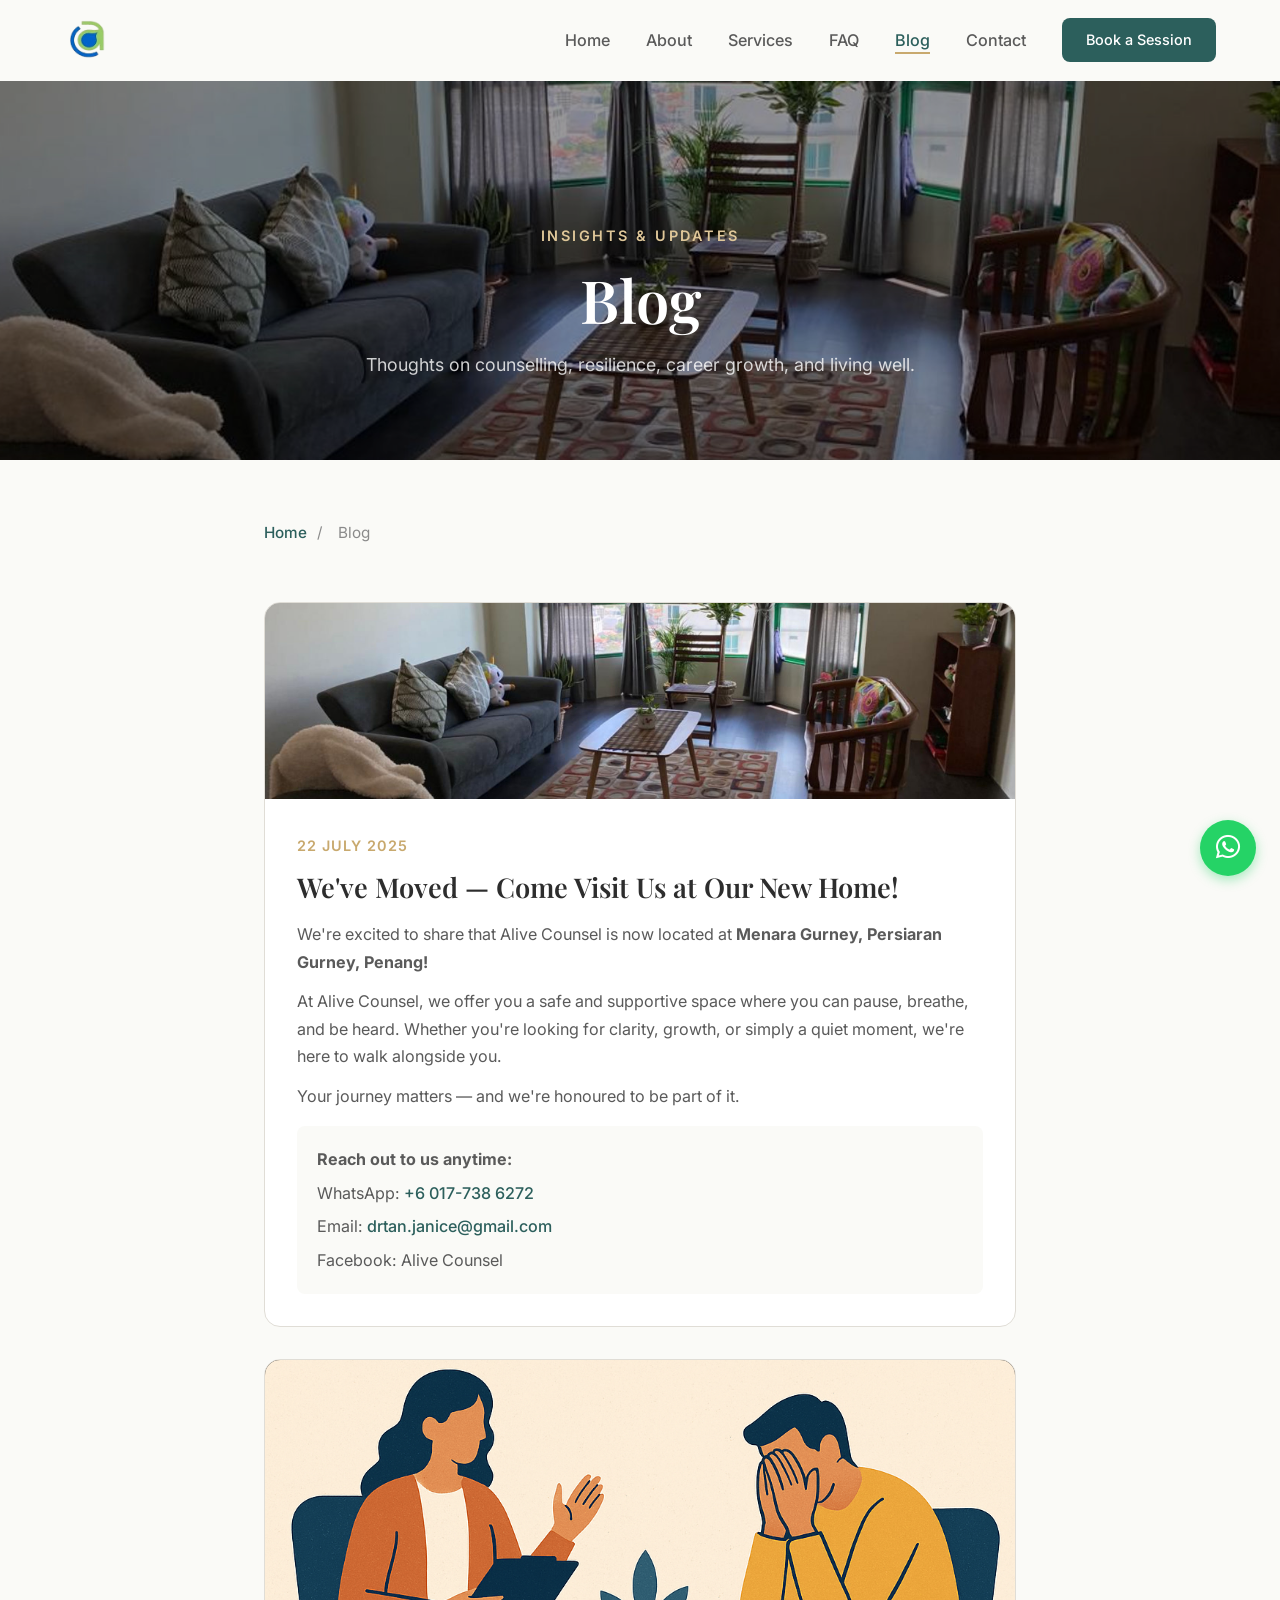
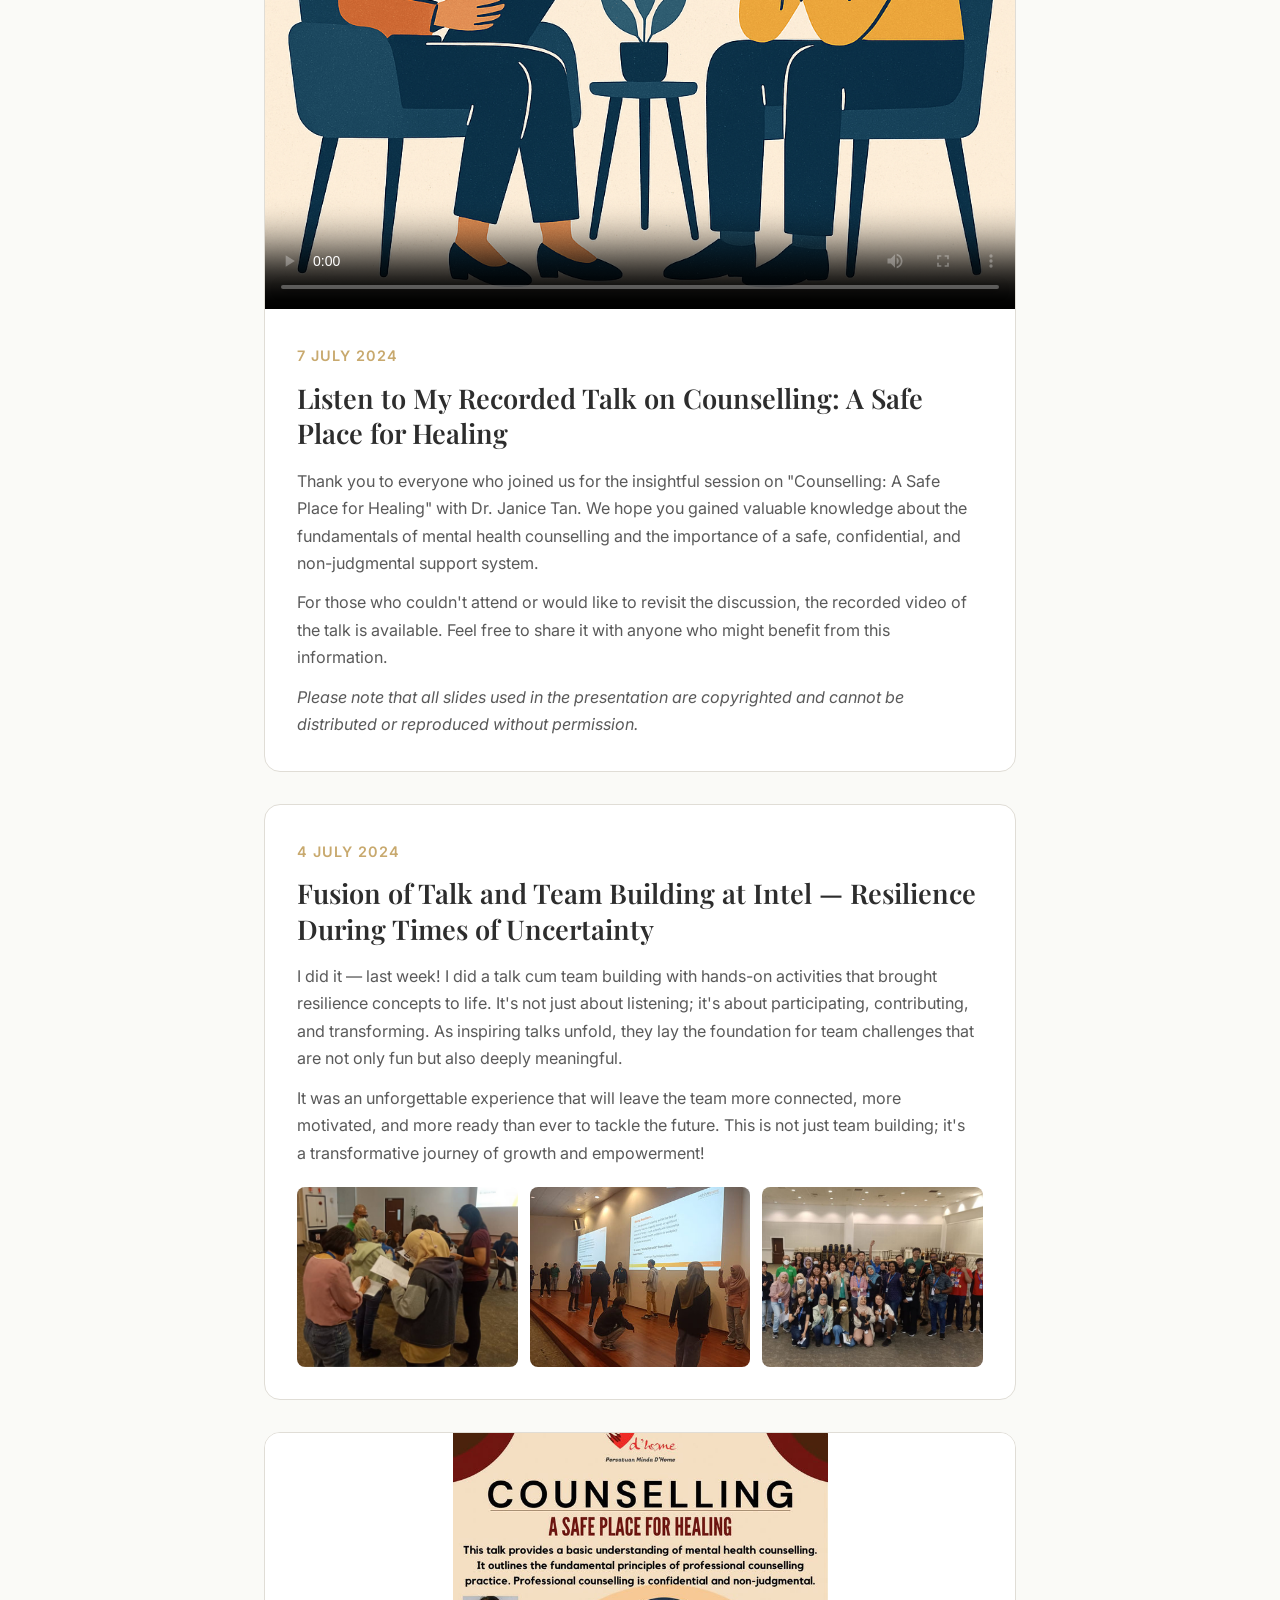
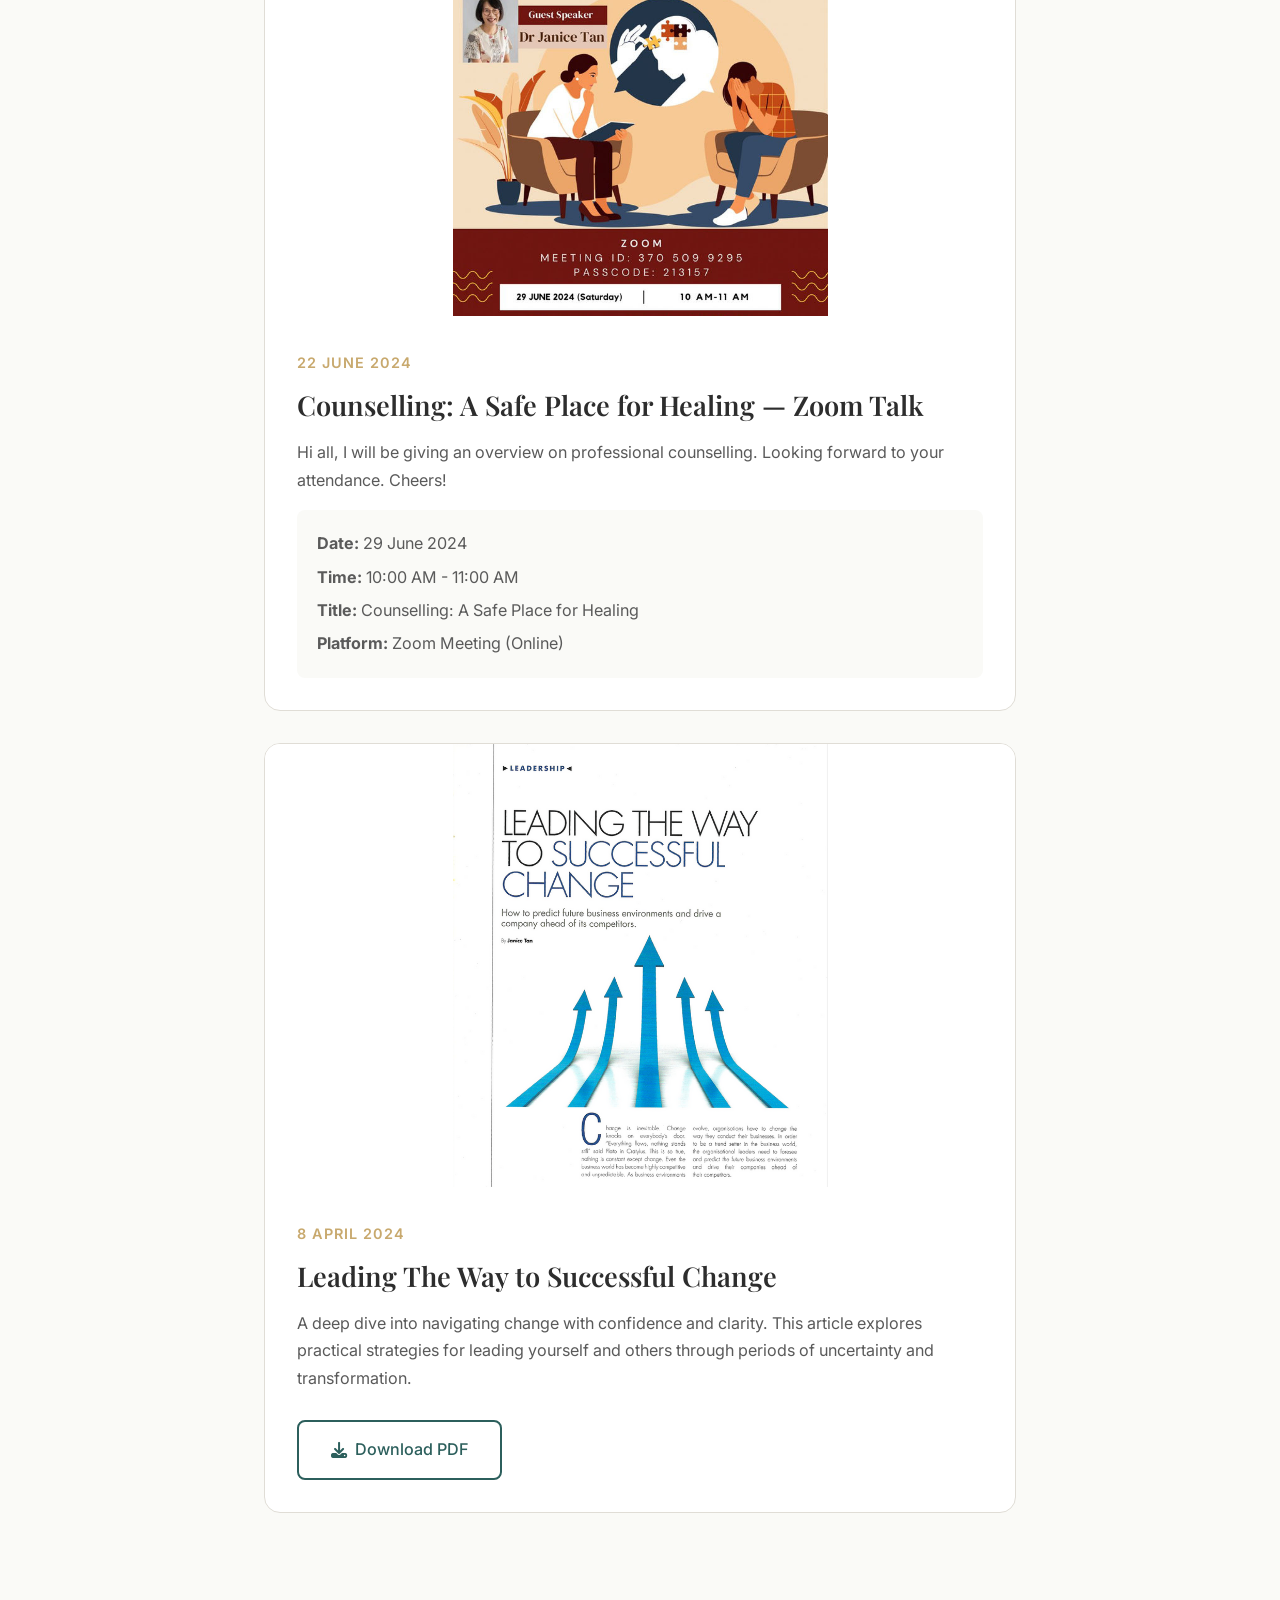
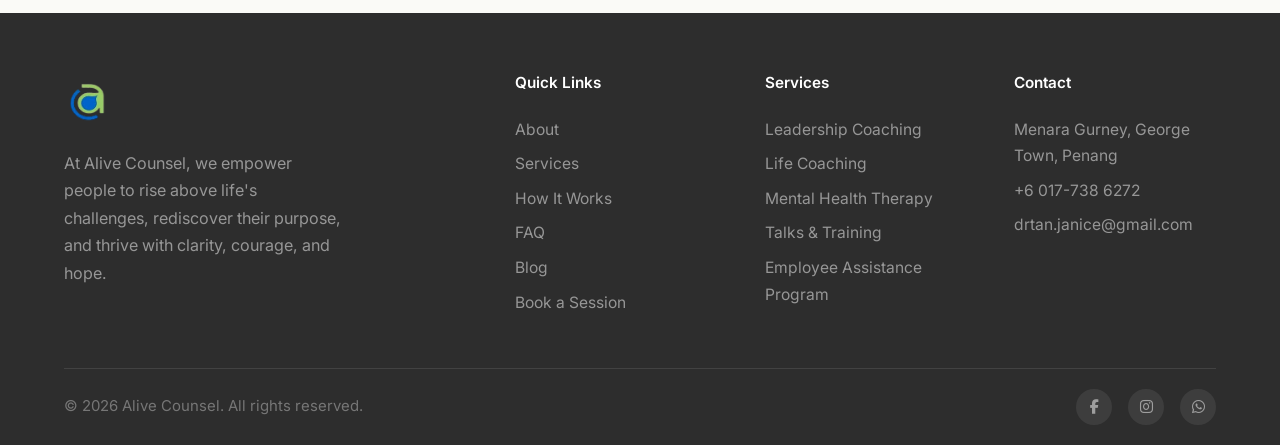
==== blog.html @ de910660 "feat: update services, about section, blog, and add WhatsApp float - Replace services with actual of" ====
<!DOCTYPE html>
<html lang="en">
<head>
  <meta charset="UTF-8">
  <meta name="viewport" content="width=device-width, initial-scale=1.0">
  <title>Blog | Alive Counsel - Dr. Janice Tan</title>
  <meta name="description" content="Insights, updates, and resources from Dr. Janice Tan at Alive Counsel. Explore topics on counselling, resilience, career growth, and mental well-being.">

  <link rel="preconnect" href="https://fonts.googleapis.com">
  <link rel="preconnect" href="https://fonts.gstatic.com" crossorigin>
  <link href="https://fonts.googleapis.com/css2?family=Inter:wght@400;500;600;700&family=Playfair+Display:wght@500;600;700&display=swap" rel="stylesheet">
  <link rel="stylesheet" href="style.css">

  <script type="application/ld+json">
  {
    "@context": "https://schema.org",
    "@type": "Blog",
    "name": "Alive Counsel Blog",
    "url": "https://www.alivecounsel.com/blog.html",
    "author": {
      "@type": "Person",
      "name": "Dr. Janice Tan"
    },
    "blogPost": [
      {
        "@type": "BlogPosting",
        "headline": "We've Moved — Come Visit Us at Our New Home!",
        "datePublished": "2025-07-22",
        "author": { "@type": "Person", "name": "Dr. Janice Tan" }
      },
      {
        "@type": "BlogPosting",
        "headline": "Listen to My Recorded Talk on Counselling: A Safe Place for Healing",
        "datePublished": "2024-07-07",
        "author": { "@type": "Person", "name": "Dr. Janice Tan" }
      },
      {
        "@type": "BlogPosting",
        "headline": "Fusion of Talk and Team Building at Intel — Resilience During Times of Uncertainty",
        "datePublished": "2024-07-04",
        "author": { "@type": "Person", "name": "Dr. Janice Tan" }
      },
      {
        "@type": "BlogPosting",
        "headline": "Counselling: A Safe Place for Healing — Zoom Talk",
        "datePublished": "2024-06-22",
        "author": { "@type": "Person", "name": "Dr. Janice Tan" }
      },
      {
        "@type": "BlogPosting",
        "headline": "Leading The Way to Successful Change",
        "datePublished": "2024-04-08",
        "author": { "@type": "Person", "name": "Dr. Janice Tan" }
      }
    ]
  }
  </script>
  <link rel="stylesheet" href="https://cdnjs.cloudflare.com/ajax/libs/font-awesome/6.5.1/css/all.min.css">

  <!-- Favicon -->
  <link rel="icon" type="image/svg+xml" href="favicon.svg">
  <link rel="icon" type="image/png" sizes="32x32" href="favicon-32x32.png">
  <link rel="apple-touch-icon" sizes="180x180" href="apple-touch-icon.png">
</head>
<body>

  <!-- ===== NAVBAR ===== -->
  <nav class="navbar" id="navbar">
    <div class="container">
      <a href="index.html" class="nav-logo"><img src="Assets/logo-removebg-preview.png" alt="Alive Counsel Logo"></a>
      <ul class="nav-links" id="navLinks">
        <li><a href="index.html">Home</a></li>
        <li><a href="index.html#about">About</a></li>
        <li><a href="index.html#services">Services</a></li>
        <li><a href="index.html#faq">FAQ</a></li>
        <li><a href="blog.html" class="nav-active">Blog</a></li>
        <li><a href="index.html#location">Contact</a></li>
        <li><a href="index.html#contact" class="btn btn-primary nav-cta">Book a Session</a></li>
      </ul>
      <button class="mobile-toggle" id="mobileToggle" aria-label="Toggle menu">
        <span></span>
        <span></span>
        <span></span>
      </button>
    </div>
  </nav>

  <!-- ===== BLOG HEADER ===== -->
  <section class="blog-header" style="background-image: url('Assets/blog/blog-header.jpg');">
    <div class="container">
      <span class="section-label">Insights & Updates</span>
      <h1>Blog</h1>
      <p>Thoughts on counselling, resilience, career growth, and living well.</p>
    </div>
  </section>

  <!-- ===== BLOG POSTS ===== -->
  <section class="blog-posts">
    <div class="container">
      <nav class="blog-breadcrumb" aria-label="Breadcrumb">
        <a href="index.html">Home</a> <span>/</span> <span>Blog</span>
      </nav>

      <!-- Post 1 -->
      <article class="blog-card">
        <div class="blog-card-image">
          <img src="Assets/blog/blog-header.jpg" alt="Alive Counsel new office at Menara Gurney, Penang" loading="lazy">
        </div>
        <div class="blog-card-content">
          <time class="blog-date" datetime="2025-07-22">22 July 2025</time>
          <h2>We've Moved &mdash; Come Visit Us at Our New Home!</h2>
          <p>We're excited to share that Alive Counsel is now located at <strong>Menara Gurney, Persiaran Gurney, Penang!</strong></p>
          <p>At Alive Counsel, we offer you a safe and supportive space where you can pause, breathe, and be heard. Whether you're looking for clarity, growth, or simply a quiet moment, we're here to walk alongside you.</p>
          <p>Your journey matters &mdash; and we're honoured to be part of it.</p>
          <div class="blog-contact-box">
            <p><strong>Reach out to us anytime:</strong></p>
            <p>WhatsApp: <a href="https://wa.me/60177386272">+6 017-738 6272</a></p>
            <p>Email: <a href="mailto:drtan.janice@gmail.com">drtan.janice@gmail.com</a></p>
            <p>Facebook: Alive Counsel</p>
          </div>
        </div>
      </article>

      <!-- Post 2 -->
      <article class="blog-card">
        <div class="blog-card-video">
          <video controls preload="metadata" poster="Assets/blog/counselling-talk-thumbnail.png">
            <source src="https://video.wixstatic.com/video/4f4c2d_76acd6879bb8407bb63eecb51a1318bf/1080p/mp4/file.mp4" type="video/mp4">
            Your browser does not support the video tag.
          </video>
        </div>
        <div class="blog-card-content">
          <time class="blog-date" datetime="2024-07-07">7 July 2024</time>
          <h2>Listen to My Recorded Talk on Counselling: A Safe Place for Healing</h2>
          <p>Thank you to everyone who joined us for the insightful session on "Counselling: A Safe Place for Healing" with Dr. Janice Tan. We hope you gained valuable knowledge about the fundamentals of mental health counselling and the importance of a safe, confidential, and non-judgmental support system.</p>
          <p>For those who couldn't attend or would like to revisit the discussion, the recorded video of the talk is available. Feel free to share it with anyone who might benefit from this information.</p>
          <p><em>Please note that all slides used in the presentation are copyrighted and cannot be distributed or reproduced without permission.</em></p>
        </div>
      </article>

      <!-- Post 3 -->
      <article class="blog-card">
        <div class="blog-card-content">
          <time class="blog-date" datetime="2024-07-04">4 July 2024</time>
          <h2>Fusion of Talk and Team Building at Intel &mdash; Resilience During Times of Uncertainty</h2>
          <p>I did it &mdash; last week! I did a talk cum team building with hands-on activities that brought resilience concepts to life. It's not just about listening; it's about participating, contributing, and transforming. As inspiring talks unfold, they lay the foundation for team challenges that are not only fun but also deeply meaningful.</p>
          <p>It was an unforgettable experience that will leave the team more connected, more motivated, and more ready than ever to tackle the future. This is not just team building; it's a transformative journey of growth and empowerment!</p>
          <div class="blog-image-grid">
            <img src="Assets/blog/intel-discussion.png" alt="Discussion session at Intel" loading="lazy">
            <img src="Assets/blog/intel-pingpong.jpg" alt="Ping pong team activity at Intel" loading="lazy">
            <img src="Assets/blog/intel-group.jpg" alt="Group photo at Intel team building" loading="lazy">
          </div>
        </div>
      </article>

      <!-- Post 4 -->
      <article class="blog-card">
        <div class="blog-card-image blog-card-image--compact">
          <img src="Assets/blog/dr-janice-zoom.jpg" alt="Dr. Janice Tan - Zoom Talk announcement" loading="lazy">
        </div>
        <div class="blog-card-content">
          <time class="blog-date" datetime="2024-06-22">22 June 2024</time>
          <h2>Counselling: A Safe Place for Healing &mdash; Zoom Talk</h2>
          <p>Hi all, I will be giving an overview on professional counselling. Looking forward to your attendance. Cheers!</p>
          <div class="blog-event-details">
            <p><strong>Date:</strong> 29 June 2024</p>
            <p><strong>Time:</strong> 10:00 AM - 11:00 AM</p>
            <p><strong>Title:</strong> Counselling: A Safe Place for Healing</p>
            <p><strong>Platform:</strong> Zoom Meeting (Online)</p>
          </div>
        </div>
      </article>

      <!-- Post 5 -->
      <article class="blog-card">
        <div class="blog-card-image blog-card-image--compact">
          <img src="Assets/blog/leading-change.png" alt="Leading The Way to Successful Change" loading="lazy">
        </div>
        <div class="blog-card-content">
          <time class="blog-date" datetime="2024-04-08">8 April 2024</time>
          <h2>Leading The Way to Successful Change</h2>
          <p>A deep dive into navigating change with confidence and clarity. This article explores practical strategies for leading yourself and others through periods of uncertainty and transformation.</p>
          <a href="Assets/blog/leading-the-way-to-successful-change.pdf" class="btn btn-outline blog-download" download target="_blank" rel="noopener noreferrer"><i class="fas fa-download"></i> Download PDF</a>
        </div>
      </article>

    </div>
  </section>

  <!-- ===== FOOTER ===== -->
  <footer class="footer">
    <div class="container">
      <div class="footer-grid">
        <div class="footer-brand">
          <a href="index.html" class="nav-logo"><img src="Assets/logo-removebg-preview.png" alt="Alive Counsel Logo"></a>
          <p>At Alive Counsel, we empower people to rise above life's challenges, rediscover their purpose, and thrive with clarity, courage, and hope.</p>
        </div>
        <div class="footer-col">
          <h4>Quick Links</h4>
          <a href="index.html#about">About</a>
          <a href="index.html#services">Services</a>
          <a href="index.html#process">How It Works</a>
          <a href="index.html#faq">FAQ</a>
          <a href="blog.html">Blog</a>
          <a href="index.html#contact">Book a Session</a>
        </div>
        <div class="footer-col">
          <h4>Services</h4>
          <a href="index.html#services">Leadership Coaching</a>
          <a href="index.html#services">Life Coaching</a>
          <a href="index.html#services">Mental Health Therapy</a>
          <a href="index.html#services">Talks & Training</a>
          <a href="index.html#services">Employee Assistance Program</a>
        </div>
        <div class="footer-col">
          <h4>Contact</h4>
          <a href="#">Menara Gurney, George Town, Penang</a>
          <a href="tel:+60177386272">+6 017-738 6272</a>
          <a href="mailto:drtan.janice@gmail.com">drtan.janice@gmail.com</a>
        </div>
      </div>
      <div class="footer-bottom">
        <span>&copy; 2026 Alive Counsel. All rights reserved.</span>
        <div class="footer-socials">
          <a href="https://www.facebook.com/AliveCounsel" aria-label="Facebook" target="_blank" rel="noopener noreferrer"><i class="fab fa-facebook-f"></i></a>
          <a href="https://www.instagram.com/alivect_msia" aria-label="Instagram" target="_blank" rel="noopener noreferrer"><i class="fab fa-instagram"></i></a>
          <a href="https://wa.me/60177386272" aria-label="WhatsApp" target="_blank" rel="noopener noreferrer"><i class="fab fa-whatsapp"></i></a>
        </div>
      </div>
    </div>
  </footer>

  <!-- ===== WHATSAPP FLOAT ===== -->
  <a href="https://wa.me/60177386272" class="whatsapp-float" aria-label="Chat on WhatsApp" target="_blank" rel="noopener noreferrer">
    <i class="fab fa-whatsapp"></i>
  </a>

  <script>
    // Navbar scroll effect
    const navbar = document.getElementById('navbar');
    window.addEventListener('scroll', () => {
      navbar.classList.toggle('scrolled', window.scrollY > 50);
    });

    // Mobile menu toggle
    const mobileToggle = document.getElementById('mobileToggle');
    const navLinks = document.getElementById('navLinks');
    mobileToggle.addEventListener('click', () => {
      navLinks.classList.toggle('open');
    });

    // Close mobile menu on link click
    navLinks.querySelectorAll('a').forEach(link => {
      link.addEventListener('click', () => {
        navLinks.classList.remove('open');
      });
    });
  </script>

</body>
</html>
---- style.css ----
/* ===== RESET & BASE ===== */
*,
*::before,
*::after {
  margin: 0;
  padding: 0;
  box-sizing: border-box;
}

:root {
  --primary: #2c5f5c;
  --primary-light: #3a7d79;
  --primary-dark: #1e4240;
  --accent: #c8a96e;
  --accent-light: #dfc799;
  --bg: #fafaf7;
  --bg-alt: #f0eeea;
  --text: #2d2d2d;
  --text-light: #5a5a5a;
  --text-muted: #8a8a8a;
  --white: #ffffff;
  --border: #e0ddd6;
  --shadow: 0 2px 20px rgba(0, 0, 0, 0.06);
  --shadow-lg: 0 8px 40px rgba(0, 0, 0, 0.1);
  --radius: 8px;
  --radius-lg: 16px;
  --transition: 0.3s ease;
  --max-width: 1200px;
  --font-heading: 'Playfair Display', Georgia, serif;
  --font-body: 'Inter', -apple-system, BlinkMacSystemFont, sans-serif;
}

html {
  scroll-behavior: smooth;
  scroll-padding-top: 80px;
  font-size: 17px;
}

body {
  font-family: var(--font-body);
  color: var(--text);
  background: var(--bg);
  line-height: 1.7;
  -webkit-font-smoothing: antialiased;
}

img {
  max-width: 100%;
  display: block;
}

a {
  text-decoration: none;
  color: inherit;
  transition: color var(--transition);
}

ul {
  list-style: none;
}

/* ===== TYPOGRAPHY ===== */
h1, h2, h3, h4 {
  font-family: var(--font-heading);
  font-weight: 600;
  line-height: 1.3;
  color: var(--text);
}

h1 { font-size: clamp(2.2rem, 5vw, 3.5rem); }
h2 { font-size: clamp(1.8rem, 3.5vw, 2.5rem); }
h3 { font-size: 1.3rem; }
h4 { font-size: 1.1rem; }

p {
  color: var(--text-light);
  max-width: 680px;
}

/* ===== UTILITY ===== */
.container {
  max-width: var(--max-width);
  margin: 0 auto;
  padding: 0 24px;
}

.section {
  padding: 100px 0;
  display: flex;
  align-items: center;
}

.section > .container {
  width: 100%;
}

.section-header {
  text-align: center;
  margin-bottom: 40px;
}

.section-header p {
  margin: 16px auto 0;
  font-size: 1.05rem;
}

.section-label {
  display: inline-block;
  font-size: 0.85rem;
  font-weight: 600;
  letter-spacing: 2.5px;
  text-transform: uppercase;
  color: var(--accent);
  margin-bottom: 12px;
}

.btn {
  display: inline-flex;
  align-items: center;
  gap: 8px;
  padding: 14px 32px;
  border-radius: var(--radius);
  font-family: var(--font-body);
  font-size: 0.95rem;
  font-weight: 500;
  cursor: pointer;
  border: none;
  transition: all var(--transition);
}

.btn-primary {
  background: var(--primary);
  color: var(--white);
}

.btn-primary:hover {
  background: var(--primary-light);
}

.btn-outline {
  background: transparent;
  color: var(--primary);
  border: 2px solid var(--primary);
}

.btn-outline:hover {
  background: var(--primary);
  color: var(--white);
}

.btn-accent {
  background: var(--accent);
  color: var(--white);
}

.btn-accent:hover {
  background: var(--accent-light);
  color: var(--text);
}

/* ===== SCROLL REVEAL ===== */
.section,
.service-card,
.testimonial-card,
.process-step,
.faq-item {
  opacity: 0;
  transform: translateY(30px);
  transition: opacity 0.6s ease, transform 0.6s ease;
}

.service-card,
.testimonial-card,
.process-step,
.faq-item {
  transition-delay: calc(var(--reveal-delay, 0) * 0.1s);
}

.revealed {
  opacity: 1;
  transform: translateY(0);
}

/* ===== NAVBAR ===== */
@media print {
  .navbar {
    position: relative;
  }
  .hero {
    padding-top: 0;
  }
  .location-map iframe {
    display: none;
  }
  .location-map-print {
    display: block !important;
    width: 100%;
    height: 100%;
    object-fit: cover;
    border-radius: var(--radius-lg);
  }
}

.navbar {
  position: sticky;
  top: 0;
  left: 0;
  width: 100%;
  z-index: 1000;
  background: rgba(250, 250, 247, 0.95);
  backdrop-filter: blur(10px);
  border-bottom: 1px solid transparent;
  transition: all var(--transition);
}

.navbar.scrolled {
  border-bottom-color: var(--border);
  box-shadow: var(--shadow);
}

.navbar .container {
  display: flex;
  align-items: center;
  justify-content: space-between;
  height: 80px;
}

.nav-logo {
  font-family: var(--font-heading);
  font-size: 1.4rem;
  font-weight: 700;
  color: var(--primary);
}

.nav-logo img {
  height: 60px;
}

.nav-logo span {
  color: var(--accent);
}

.nav-links {
  display: flex;
  align-items: center;
  gap: 36px;
}

.nav-links a {
  font-size: 0.95rem;
  font-weight: 500;
  color: var(--text-light);
  position: relative;
}

.nav-links a::after {
  content: '';
  position: absolute;
  bottom: -4px;
  left: 0;
  width: 0;
  height: 2px;
  background: var(--accent);
  transition: width var(--transition);
}

.nav-links a:hover {
  color: var(--primary);
}

.nav-links a:hover::after,
.nav-links a.nav-active::after {
  width: 100%;
}

.nav-links a.nav-active {
  color: var(--primary);
}

.nav-cta {
  padding: 10px 24px !important;
  font-size: 0.85rem !important;
  color: var(--white) !important;
}

.mobile-toggle {
  display: none;
  flex-direction: column;
  gap: 5px;
  background: none;
  border: none;
  cursor: pointer;
  padding: 4px;
}

.mobile-toggle span {
  display: block;
  width: 24px;
  height: 2px;
  background: var(--text);
  transition: all var(--transition);
}

/* ===== HERO ===== */
.hero {
  min-height: min(100vh, 900px);
  display: flex;
  align-items: center;
  padding-top: 0;
  background: linear-gradient(135deg, var(--bg) 0%, #e8f0ef 50%, var(--bg-alt) 100%);
  position: relative;
  overflow: hidden;
}

.hero::before {
  content: '';
  position: absolute;
  top: -50%;
  right: -20%;
  width: 700px;
  height: 700px;
  border-radius: 50%;
  background: radial-gradient(circle, rgba(44, 95, 92, 0.06) 0%, transparent 70%);
  pointer-events: none;
}

.hero .container {
  display: grid;
  grid-template-columns: 1fr 1fr;
  gap: 60px;
  align-items: center;
}

.hero-content {
  max-width: 560px;
}

.hero-content .section-label {
  margin-bottom: 20px;
  font-size: 1rem;
  letter-spacing: 3px;
}

.hero-content h1 {
  margin-bottom: 24px;
}

.hero-content h1 span {
  color: var(--primary);
}

.hero-content p {
  font-size: 1.1rem;
  margin-bottom: 36px;
}

.hero-buttons {
  display: flex;
  gap: 16px;
  flex-wrap: wrap;
}

.hero-stats {
  display: flex;
  gap: 40px;
  margin-top: 48px;
  padding-top: 32px;
  border-top: 1px solid var(--border);
}

.hero-stat strong {
  display: block;
  font-family: var(--font-heading);
  font-size: 1.8rem;
  color: var(--primary);
}

.hero-stat span {
  font-size: 0.9rem;
  color: var(--text-muted);
}

.hero-image {
  display: flex;
  justify-content: center;
  align-items: center;
}

.hero-image img {
  width: 100%;
  max-width: 500px;
  height: auto;
  border-radius: var(--radius-lg);
  object-fit: cover;
}


/* ===== ABOUT ===== */
.about {
  background: var(--white);
  overflow: visible;
}

.about .container {
  display: flex;
  flex-direction: column;
}

.about .section-header {
  margin-bottom: 48px;
}

.about .section-header p {
  font-style: italic;
  color: var(--accent);
  font-weight: 500;
  font-size: 1.05rem;
}

/* Two-column: photo + story */
.about-main {
  display: grid;
  grid-template-columns: 300px 1fr;
  gap: 48px;
  align-items: start;
  margin-bottom: 48px;
}

.about-image-wrap {
  position: relative;
  text-align: center;
}

.about-image {
  width: 100%;
  border-radius: var(--radius-lg);
  overflow: hidden;
}

.about-image img {
  width: 100%;
  height: auto;
  border-radius: var(--radius-lg);
}

.about-name-plate {
  margin-top: 16px;
}

.about-name-plate h3 {
  font-size: 1.2rem;
  margin-bottom: 2px;
  color: var(--primary-dark);
}

.about-name-plate p {
  font-size: 0.9rem;
  color: var(--text-muted);
  margin: 0 auto;
}

.about-story p {
  margin-bottom: 16px;
  max-width: 100%;
}

/* Credentials strip */
.about-highlights {
  display: grid;
  grid-template-columns: repeat(4, 1fr);
  gap: 16px;
  margin-bottom: 40px;
}

.about-highlight {
  display: flex;
  align-items: center;
  gap: 12px;
  padding: 20px 16px;
  background: var(--bg);
  border-radius: var(--radius);
  border: 1px solid var(--border);
}

.about-highlight-icon {
  width: 42px;
  height: 42px;
  border-radius: 50%;
  background: var(--primary);
  color: var(--white);
  display: flex;
  align-items: center;
  justify-content: center;
  font-size: 1rem;
  flex-shrink: 0;
}

.about-highlight h4 {
  font-family: var(--font-body);
  font-size: 0.9rem;
  font-weight: 600;
  margin-bottom: 2px;
}

.about-highlight p {
  font-size: 0.85rem;
  color: var(--text-muted);
}

/* Closing statement */
.about-closing {
  text-align: center;
  max-width: 780px;
  margin: 0 auto;
}

.about-closing p {
  font-size: 1.05rem;
  color: var(--text-light);
  line-height: 1.8;
  max-width: 100%;
}

/* ===== SERVICES ===== */
.services {
  background: var(--bg);
}

.services-grid {
  display: grid;
  grid-template-columns: repeat(3, 1fr);
  gap: 28px;
}

.service-card {
  background: var(--white);
  border-radius: var(--radius-lg);
  padding: 28px 24px;
  transition: all var(--transition);
  border: 1px solid var(--border);
  position: relative;
  overflow: hidden;
}

.service-card::before {
  display: none;
}

.service-icon {
  width: 48px;
  height: 48px;
  border-radius: 12px;
  background: linear-gradient(135deg, var(--primary) 0%, var(--primary-light) 100%);
  color: var(--white);
  display: flex;
  align-items: center;
  justify-content: center;
  font-size: 1.3rem;
  margin-bottom: 16px;
}

.service-card h3 {
  margin-bottom: 8px;
}

.service-card p {
  font-size: 0.95rem;
  margin-bottom: 14px;
}

.service-link {
  font-size: 0.9rem;
  font-weight: 600;
  color: var(--primary);
  display: inline-flex;
  align-items: center;
  gap: 6px;
}

.service-link:hover {
  color: var(--accent);
}

/* ===== HOW IT WORKS ===== */
.process {
  background: var(--white);
}

.process-steps {
  display: grid;
  grid-template-columns: repeat(4, 1fr);
  gap: 24px;
  position: relative;
}

.process-steps::before {
  content: '';
  position: absolute;
  top: 30px;
  left: 12.5%;
  right: 12.5%;
  height: 2px;
  background: var(--border);
}

.process-step {
  text-align: center;
  position: relative;
}

.step-number {
  width: 60px;
  height: 60px;
  border-radius: 50%;
  background: var(--bg);
  border: 2px solid var(--accent);
  display: flex;
  align-items: center;
  justify-content: center;
  margin: 0 auto 16px;
  font-family: var(--font-heading);
  font-size: 1.2rem;
  font-weight: 700;
  color: var(--primary);
  position: relative;
  z-index: 1;
}

.process-step h3 {
  margin-bottom: 6px;
  font-size: 1.15rem;
}

.process-step p {
  font-size: 0.9rem;
  margin: 0 auto;
  line-height: 1.55;
}

/* ===== TESTIMONIALS ===== */
.testimonials {
  background: var(--primary-dark);
  color: var(--white);
}

.testimonials .section-label {
  color: var(--accent-light);
}

.testimonials .section-header h2 {
  color: var(--white);
}

.testimonials .section-header p {
  color: rgba(255, 255, 255, 0.7);
}

.testimonials-grid {
  display: grid;
  grid-template-columns: repeat(3, 1fr);
  gap: 20px;
}

.testimonial-card {
  background: rgba(255, 255, 255, 0.08);
  border: 1px solid rgba(255, 255, 255, 0.1);
  border-radius: var(--radius-lg);
  padding: 18px 20px;
  display: flex;
  flex-direction: column;
}

.testimonial-stars {
  color: var(--accent);
  font-size: 0.9rem;
  margin-bottom: 8px;
  letter-spacing: 2px;
}

.testimonial-card blockquote {
  font-size: 0.9rem;
  color: rgba(255, 255, 255, 0.85);
  line-height: 1.6;
  margin-bottom: 14px;
  font-style: italic;
  flex: 1;
}

.testimonial-author {
  display: flex;
  align-items: center;
  gap: 10px;
  margin-top: auto;
}

.testimonial-avatar {
  width: 38px;
  height: 38px;
  border-radius: 50%;
  background: var(--accent);
  display: flex;
  align-items: center;
  justify-content: center;
  font-weight: 700;
  font-size: 0.85rem;
  color: var(--primary-dark);
}

.testimonial-name {
  font-weight: 600;
  font-size: 0.9rem;
}

.testimonial-role {
  font-size: 0.85rem;
  color: rgba(255, 255, 255, 0.5);
}

/* ===== FAQ ===== */
.faq {
  background: var(--bg);
}

.faq-grid {
  max-width: 800px;
  margin: 0 auto;
  display: flex;
  flex-direction: column;
  gap: 12px;
}

.faq-item {
  background: var(--white);
  border-radius: var(--radius);
  border: 1px solid var(--border);
  overflow: hidden;
  transition: all var(--transition);
}

.faq-question {
  width: 100%;
  padding: 20px 24px;
  display: flex;
  align-items: center;
  justify-content: space-between;
  background: none;
  border: none;
  cursor: pointer;
  font-family: var(--font-body);
  font-size: 1rem;
  font-weight: 600;
  color: var(--text);
  text-align: left;
  transition: color var(--transition);
}

.faq-question:hover {
  color: var(--primary);
}

.faq-icon {
  width: 28px;
  height: 28px;
  border-radius: 50%;
  background: var(--bg);
  display: flex;
  align-items: center;
  justify-content: center;
  font-size: 1.2rem;
  color: var(--primary);
  flex-shrink: 0;
  transition: transform var(--transition);
}

.faq-item.active .faq-icon {
  transform: rotate(45deg);
}

.faq-answer {
  max-height: 0;
  overflow: hidden;
  transition: max-height 0.4s ease, padding 0.4s ease;
}

.faq-answer-inner {
  padding: 0 24px 20px;
  font-size: 1rem;
  color: var(--text-light);
  line-height: 1.7;
}

.faq-item.active .faq-answer {
  max-height: 300px;
}

.faq-item.active {
  border-color: var(--primary);
}

/* ===== BOOKING COMBINED ===== */
.booking-combined {
  background: linear-gradient(135deg, var(--primary) 0%, var(--primary-dark) 100%);
  color: var(--white);
}

.booking-combined .container {
  max-width: 720px;
}

.booking-combined-header {
  text-align: center;
  margin-bottom: 28px;
}

.booking-combined-header h2 {
  color: var(--white);
  margin-bottom: 10px;
}

.booking-combined-header p {
  color: rgba(255, 255, 255, 0.75);
  margin: 0 auto;
  font-size: 1rem;
}

.booking-phone-link {
  color: var(--accent-light);
  font-weight: 600;
  text-decoration: underline;
  text-underline-offset: 3px;
}

.booking-phone-link:hover {
  color: var(--accent);
}

.booking-combined .contact-form {
  background: var(--white);
  color: var(--text);
}

.booking-combined .section-label {
  color: var(--accent-light);
}

/* ===== LOCATION ===== */
.location {
  background: var(--white);
}

.location .container {
  display: grid;
  grid-template-columns: 1fr 1fr;
  gap: 60px;
  align-items: stretch;
}

.location-info h3 {
  margin-bottom: 24px;
}

.location-details {
  display: flex;
  flex-direction: column;
  gap: 20px;
  margin-bottom: 32px;
}

.location-item {
  display: flex;
  gap: 16px;
  align-items: flex-start;
}

.location-icon {
  width: 44px;
  height: 44px;
  border-radius: 10px;
  background: var(--bg);
  color: var(--primary);
  display: flex;
  align-items: center;
  justify-content: center;
  font-size: 1.1rem;
  flex-shrink: 0;
}

.location-item h4 {
  font-family: var(--font-body);
  font-weight: 600;
  font-size: 1rem;
  margin-bottom: 2px;
}

.location-item p {
  font-size: 0.95rem;
  color: var(--text-muted);
}

.location-map {
  width: 100%;
  min-height: 400px;
  height: 100%;
  border-radius: var(--radius-lg);
  background: var(--bg-alt);
  display: flex;
  align-items: center;
  justify-content: center;
  color: var(--text-muted);
  font-size: 0.95rem;
  border: 1px solid var(--border);
}

/* ===== CONTACT FORM ===== */

.contact-form {
  background: var(--white);
  border-radius: var(--radius-lg);
  padding: 28px 32px;
  box-shadow: var(--shadow);
}

.form-row {
  display: grid;
  grid-template-columns: 1fr 1fr;
  gap: 16px;
}

.form-group {
  margin-bottom: 14px;
}

.form-group label {
  display: block;
  font-size: 0.9rem;
  font-weight: 600;
  margin-bottom: 4px;
  color: var(--text);
}

.form-group input,
.form-group select,
.form-group textarea {
  width: 100%;
  padding: 10px 14px;
  border: 1px solid var(--border);
  border-radius: var(--radius);
  font-family: var(--font-body);
  font-size: 0.95rem;
  color: var(--text);
  background: var(--bg);
  transition: border-color var(--transition);
  outline: none;
}

.form-group input:focus,
.form-group select:focus,
.form-group textarea:focus {
  border-color: var(--primary);
}

.form-group textarea {
  min-height: 80px;
  resize: vertical;
}

.form-submit {
  width: 100%;
  padding: 14px;
  margin-top: 4px;
}

/* ===== BLOG ===== */
.blog-header {
  padding: 140px 0 80px;
  min-height: 280px;
  background-color: var(--primary-dark);
  background-size: cover;
  background-position: center;
  background-repeat: no-repeat;
  text-align: center;
  position: relative;
}

.blog-header::before {
  content: '';
  position: absolute;
  inset: 0;
  background: rgba(0, 0, 0, 0.4);
}

.blog-header .container {
  position: relative;
  z-index: 1;
}

.blog-header .section-label {
  color: var(--accent-light);
}

.blog-header h1 {
  margin-bottom: 12px;
  color: var(--white);
}

.blog-header p {
  margin: 0 auto;
  font-size: 1.05rem;
  color: rgba(255, 255, 255, 0.8);
}

.blog-breadcrumb {
  font-size: 0.9rem;
  color: var(--text-muted);
  margin-bottom: 24px;
}

.blog-breadcrumb a {
  color: var(--primary);
  font-weight: 500;
}

.blog-breadcrumb a:hover {
  color: var(--accent);
}

.blog-breadcrumb span {
  margin: 0 6px;
}

.blog-posts {
  padding: 60px 0 100px;
  background: var(--bg);
}

.blog-posts .container {
  max-width: 800px;
  display: flex;
  flex-direction: column;
  gap: 32px;
}

.blog-card {
  background: var(--white);
  border-radius: var(--radius-lg);
  border: 1px solid var(--border);
  overflow: hidden;
  transition: box-shadow var(--transition);
}

.blog-card:hover {
  box-shadow: var(--shadow);
}

.blog-card-content {
  padding: 32px;
}

.blog-date {
  display: inline-block;
  font-size: 0.85rem;
  font-weight: 600;
  color: var(--accent);
  text-transform: uppercase;
  letter-spacing: 1px;
  margin-bottom: 12px;
}

.blog-card h2 {
  font-size: clamp(1.3rem, 2.5vw, 1.6rem);
  margin-bottom: 16px;
}

.blog-card p {
  margin-bottom: 12px;
  font-size: 0.95rem;
}

.blog-card p:last-child {
  margin-bottom: 0;
}

.blog-card-image {
  width: 100%;
  overflow: hidden;
  display: flex;
  justify-content: center;
  background: var(--white);
}

.blog-card-image img {
  max-width: 100%;
  height: auto;
}

.blog-card-image.blog-card-image--compact img {
  max-width: 50%;
  margin: 0 auto;
}

.blog-image-grid {
  display: grid;
  grid-template-columns: repeat(3, 1fr);
  gap: 12px;
  margin-top: 20px;
}

.blog-image-grid img {
  width: 100%;
  height: 180px;
  object-fit: cover;
  border-radius: var(--radius);
}

.blog-card-video {
  width: 100%;
  background: #000;
}

.blog-card-video video {
  width: 100%;
  display: block;
}

.blog-download {
  margin-top: 16px;
  display: inline-flex;
}

.blog-contact-box,
.blog-event-details {
  margin-top: 16px;
  padding: 20px;
  background: var(--bg);
  border-radius: var(--radius);
}

.blog-contact-box p,
.blog-event-details p {
  margin-bottom: 6px;
  font-size: 0.95rem;
}

.blog-contact-box a,
.blog-event-details a {
  color: var(--primary);
  font-weight: 500;
}

.blog-contact-box a:hover,
.blog-event-details a:hover {
  color: var(--accent);
}

@media (max-width: 768px) {
  .blog-header {
    padding: 100px 0 48px;
  }
  .blog-card-content {
    padding: 24px;
  }
  .blog-image-grid {
    grid-template-columns: 1fr;
  }
  .blog-image-grid img {
    height: 200px;
  }
}

/* ===== FOOTER ===== */
.footer {
  background: var(--text);
  color: rgba(255, 255, 255, 0.7);
  padding: 60px 0 0;
}

.footer-grid {
  display: grid;
  grid-template-columns: 2fr 1fr 1fr 1fr;
  gap: 48px;
  margin-bottom: 48px;
}

.footer-brand .nav-logo {
  margin-bottom: 8px;
  display: inline-block;
}


.footer-brand p {
  font-size: 0.95rem;
  color: rgba(255, 255, 255, 0.5);
  max-width: 280px;
}

.footer-col h4 {
  color: var(--white);
  font-family: var(--font-body);
  font-weight: 600;
  font-size: 0.9rem;
  margin-bottom: 20px;
}

.footer-col a {
  display: block;
  font-size: 0.92rem;
  color: rgba(255, 255, 255, 0.5);
  padding: 4px 0;
  transition: color var(--transition);
}

.footer-col a:hover {
  color: var(--accent);
}

.footer-bottom {
  border-top: 1px solid rgba(255, 255, 255, 0.1);
  padding: 20px 0;
  display: flex;
  align-items: center;
  justify-content: space-between;
  font-size: 0.88rem;
  color: rgba(255, 255, 255, 0.35);
}

.footer-socials {
  display: flex;
  gap: 16px;
}

.footer-socials a {
  width: 36px;
  height: 36px;
  border-radius: 50%;
  background: rgba(255, 255, 255, 0.08);
  display: flex;
  align-items: center;
  justify-content: center;
  font-size: 0.85rem;
  color: rgba(255, 255, 255, 0.5);
  transition: all var(--transition);
}

.footer-socials a:hover {
  background: var(--accent);
  color: var(--white);
}

/* ===== WHATSAPP FLOAT ===== */
.whatsapp-float {
  position: fixed;
  bottom: 24px;
  right: 24px;
  width: 56px;
  height: 56px;
  border-radius: 50%;
  background: #25d366;
  color: var(--white);
  display: flex;
  align-items: center;
  justify-content: center;
  font-size: 1.6rem;
  box-shadow: 0 4px 12px rgba(37, 211, 102, 0.4);
  z-index: 999;
  transition: transform var(--transition), box-shadow var(--transition);
}

.whatsapp-float:hover {
  transform: scale(1.1);
  box-shadow: 0 6px 20px rgba(37, 211, 102, 0.5);
  color: var(--white);
}

/* ===== RESPONSIVE ===== */
@media (max-width: 1024px) {
  .hero .container {
    grid-template-columns: 1fr;
    text-align: center;
  }
  .hero-content {
    max-width: 100%;
  }
  .hero-content p {
    margin-left: auto;
    margin-right: auto;
  }
  .hero-buttons {
    justify-content: center;
  }
  .hero-stats {
    justify-content: center;
  }
  .hero-image {
    display: none;
  }
  .about-main {
    grid-template-columns: 1fr;
    gap: 32px;
  }
  .about-highlights {
    grid-template-columns: repeat(2, 1fr);
  }
  .services-grid {
    grid-template-columns: repeat(2, 1fr);
  }
  .process-steps {
    grid-template-columns: repeat(2, 1fr);
    gap: 40px;
  }
  .process-steps::before {
    display: none;
  }
  .testimonials-grid {
    grid-template-columns: repeat(2, 1fr);
  }
  .location .container {
    grid-template-columns: 1fr;
  }
  .footer-grid {
    grid-template-columns: 1fr 1fr;
  }
}

@media (max-width: 768px) {
  .section {
    padding: 72px 0;
  }
  .nav-links {
    display: none;
    position: absolute;
    top: 80px;
    left: 0;
    right: 0;
    background: var(--white);
    flex-direction: column;
    padding: 24px;
    gap: 20px;
    border-bottom: 1px solid var(--border);
    box-shadow: var(--shadow);
  }
  .nav-links.open {
    display: flex;
  }
  .mobile-toggle {
    display: flex;
  }
  .services-grid {
    grid-template-columns: 1fr;
  }
  .process-steps {
    grid-template-columns: 1fr;
  }
  .testimonials-grid {
    grid-template-columns: 1fr;
  }
  .about-highlights {
    grid-template-columns: 1fr;
  }
  .about-image-wrap {
    max-width: 280px;
    margin: 0 auto;
  }
  .form-row {
    grid-template-columns: 1fr;
  }
  .contact-form {
    padding: 32px 24px;
  }
  .footer-grid {
    grid-template-columns: 1fr;
    gap: 32px;
  }
  .footer-bottom {
    flex-direction: column;
    gap: 16px;
    text-align: center;
  }
}
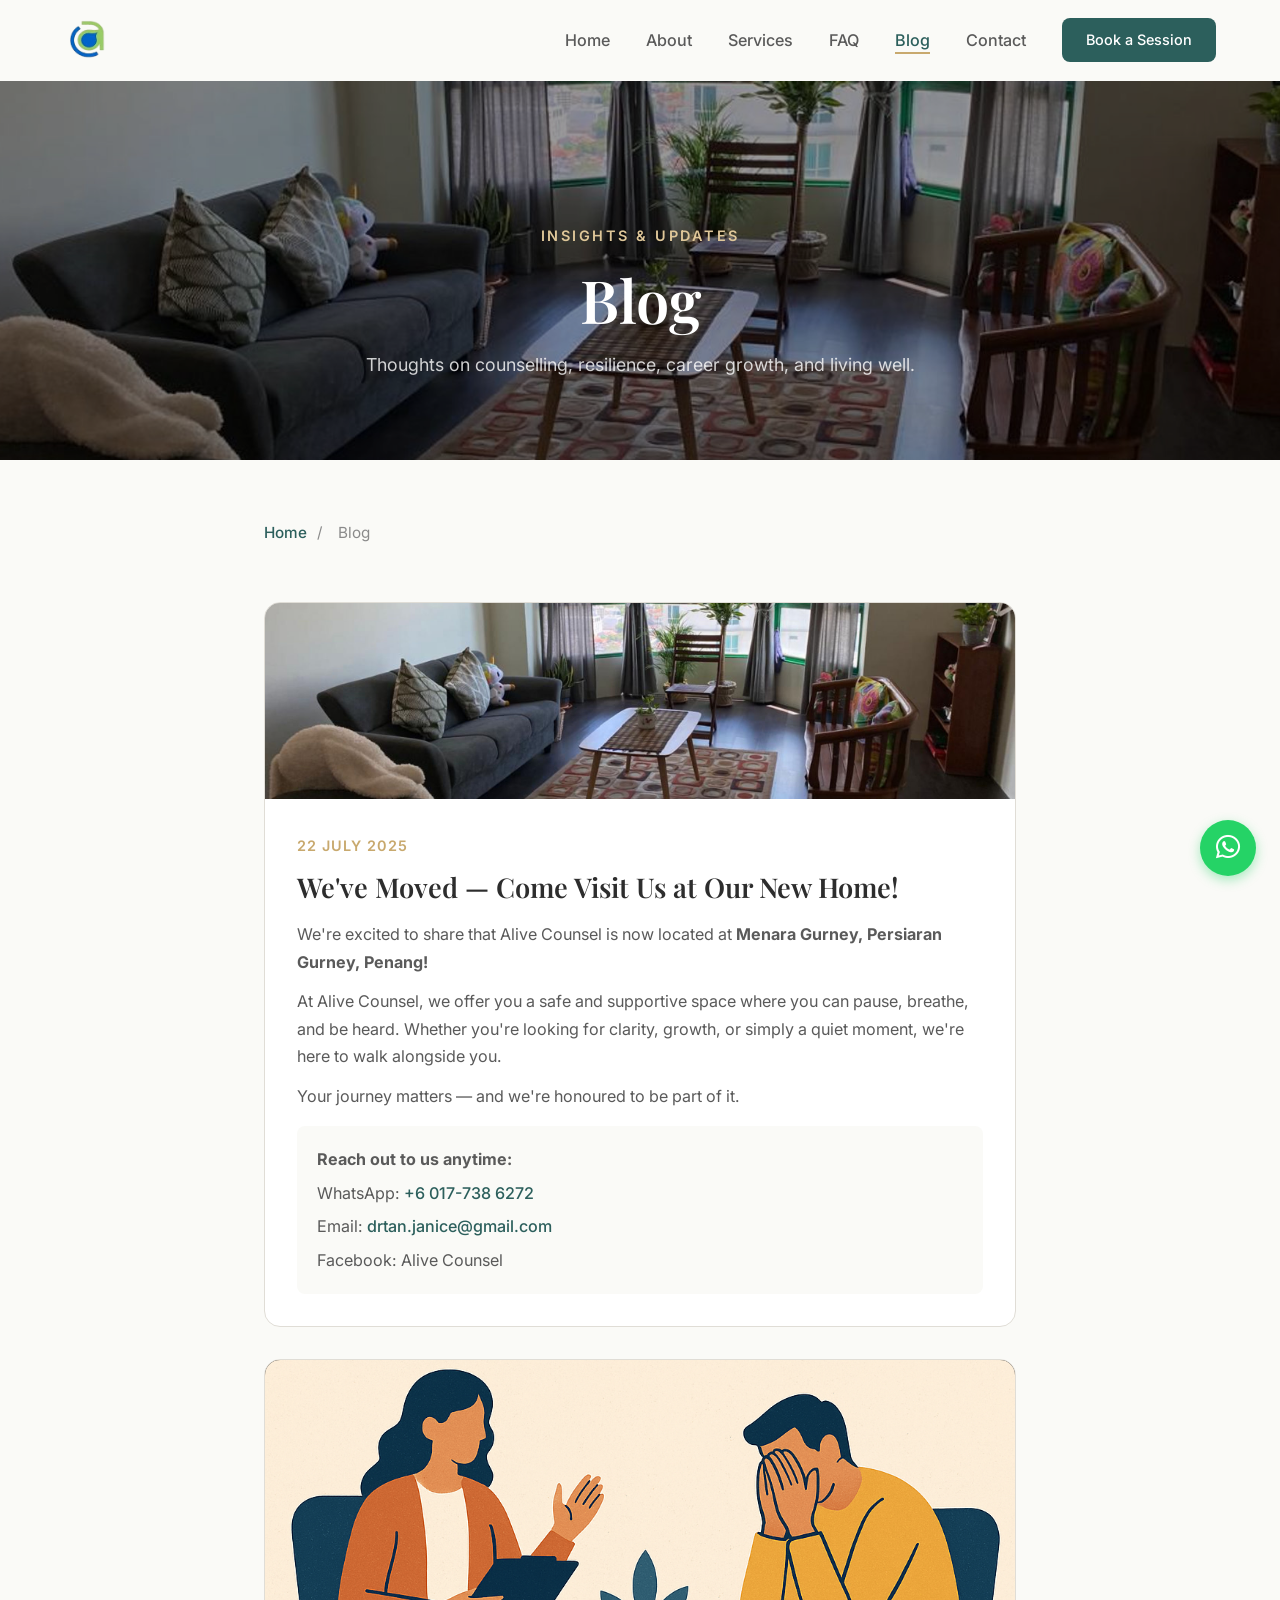
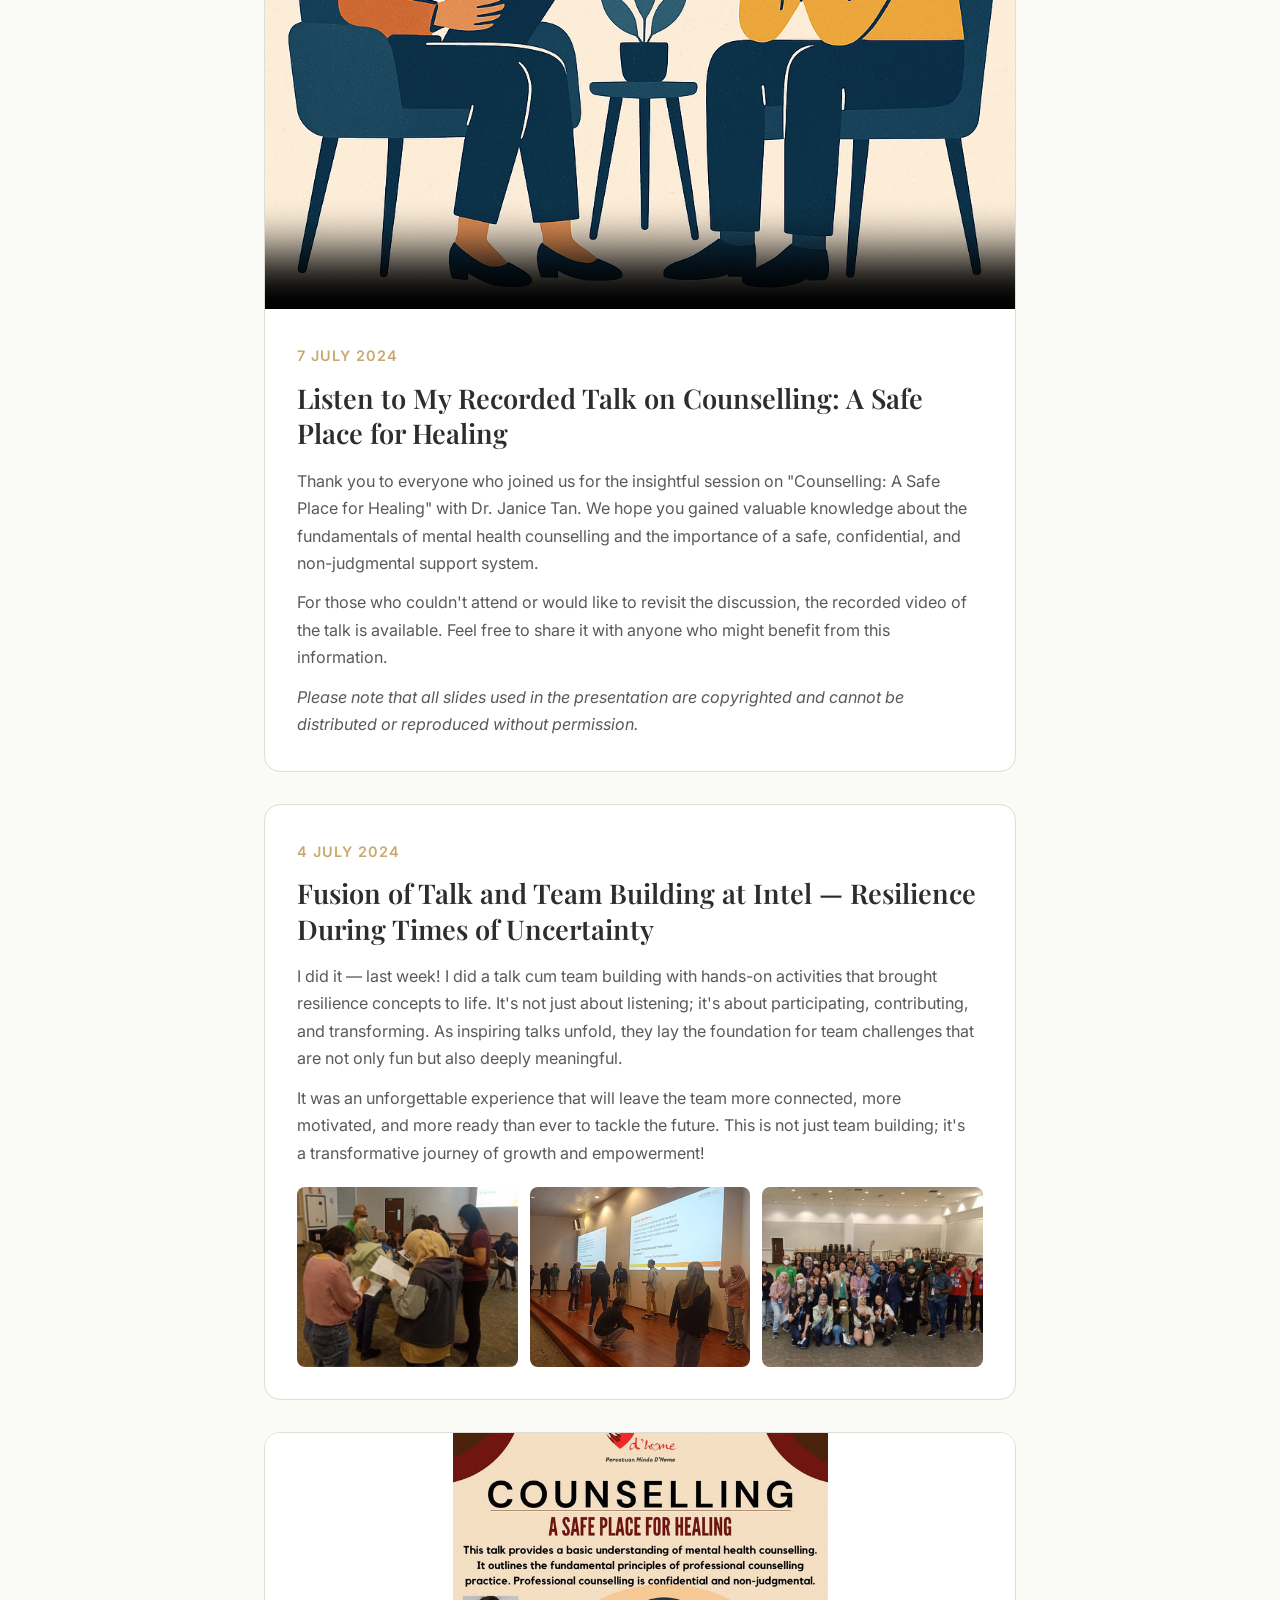
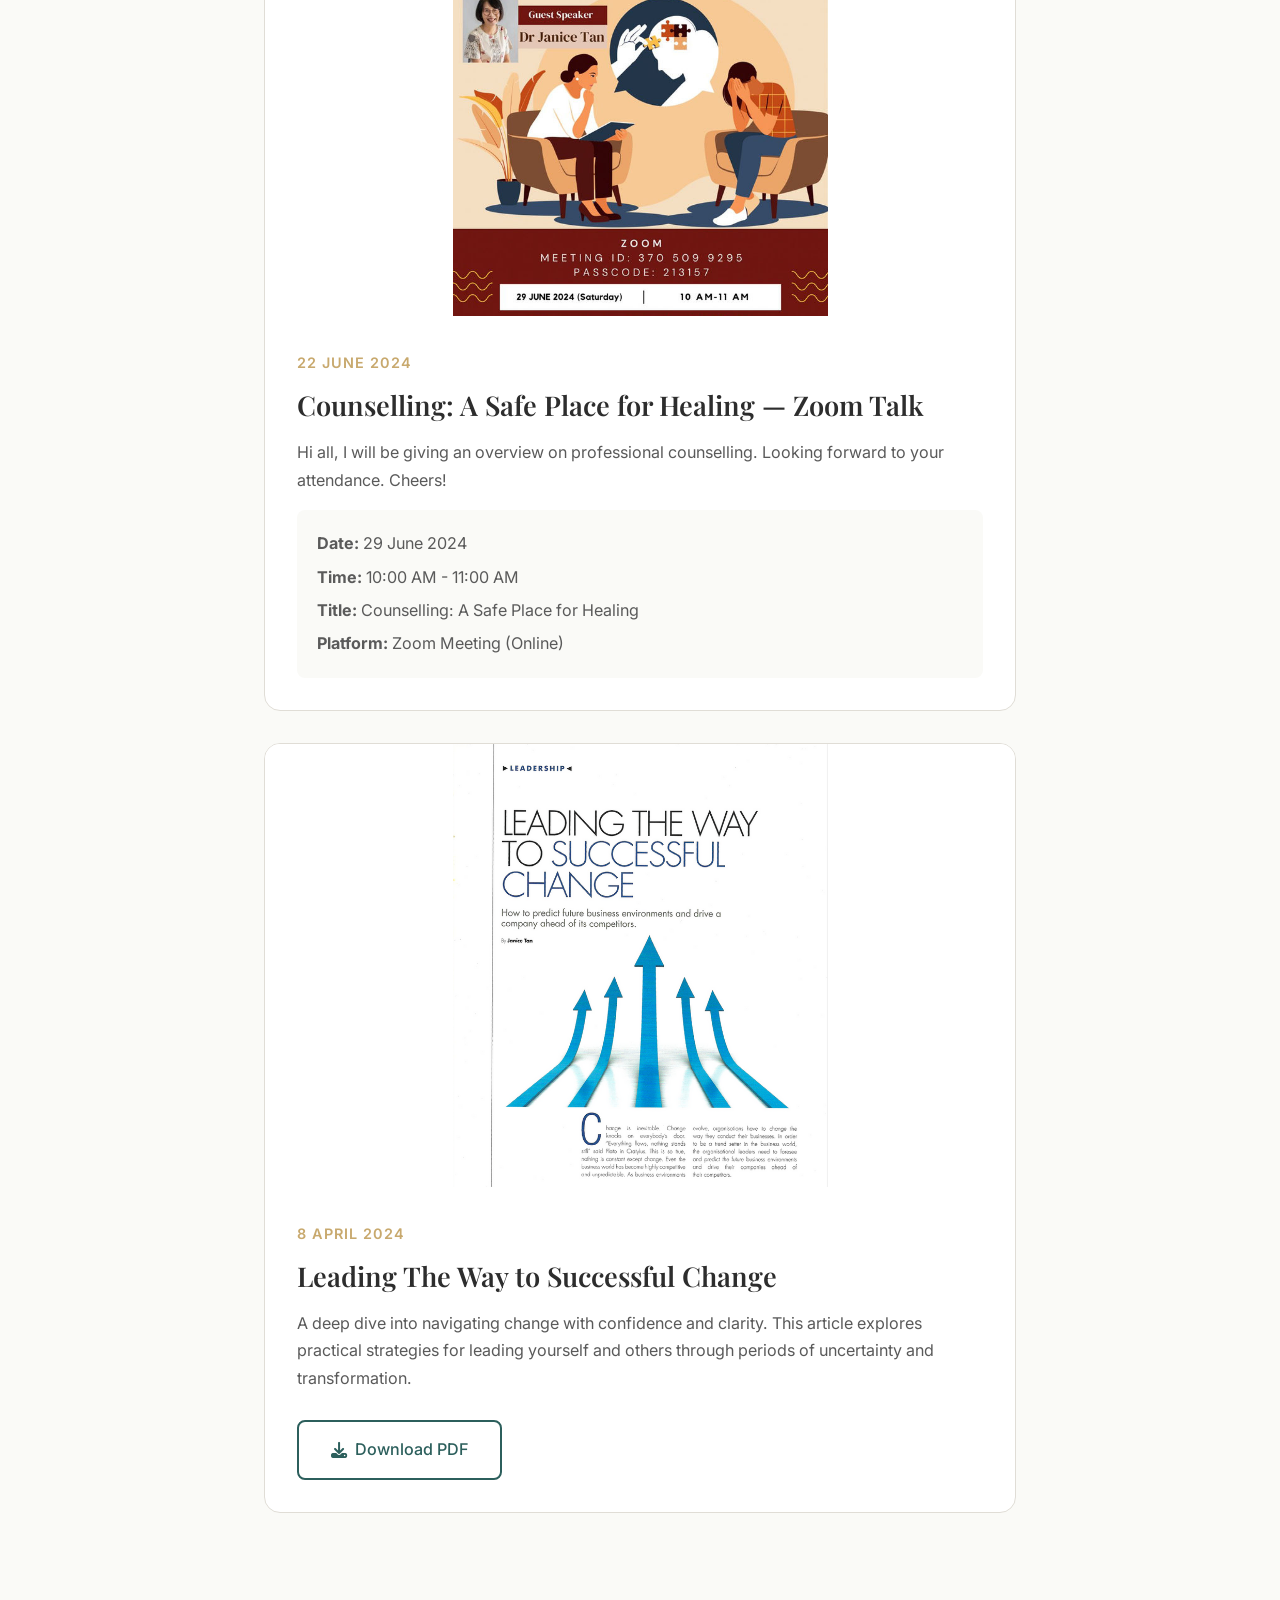
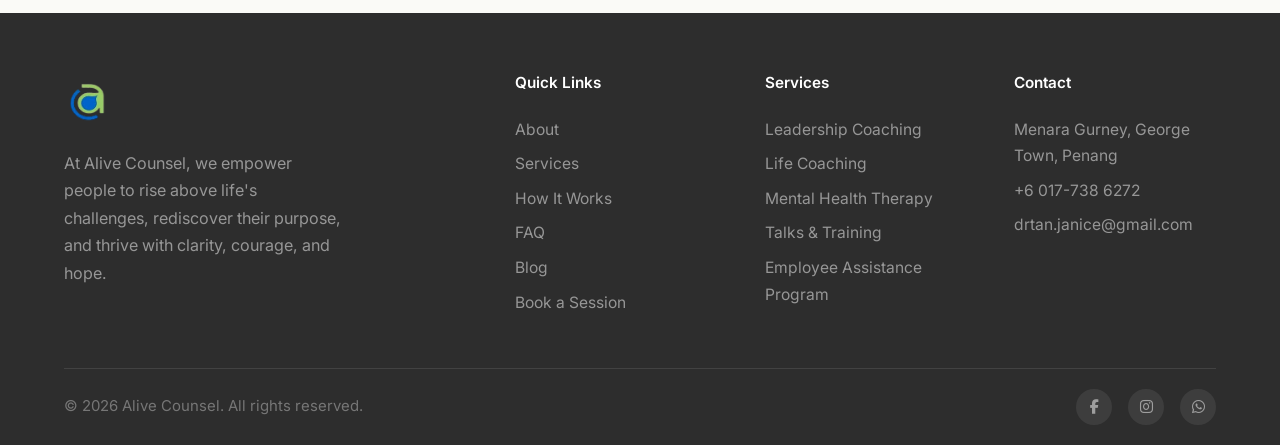
==== commit 79fa2505: "feat: add favicon, apple touch icon, and OG image for link previews - Generate 32x32 favicon and 180" ====
--- a/blog.html
+++ b/blog.html
@@ -58,7 +58,6 @@
   <link rel="stylesheet" href="https://cdnjs.cloudflare.com/ajax/libs/font-awesome/6.5.1/css/all.min.css">
 
   <!-- Favicon -->
-  <link rel="icon" type="image/svg+xml" href="favicon.svg">
   <link rel="icon" type="image/png" sizes="32x32" href="favicon-32x32.png">
   <link rel="apple-touch-icon" sizes="180x180" href="apple-touch-icon.png">
 </head>
--- a/style.css
+++ b/style.css
@@ -444,7 +444,10 @@
 }
 
 .about-name-plate {
-  margin-top: 16px;
+  margin-top: -32px;
+  margin-bottom: 40px;
+  max-width: 300px;
+  text-align: center;
 }
 
 .about-name-plate h3 {
@@ -457,6 +460,10 @@
   font-size: 0.9rem;
   color: var(--text-muted);
   margin: 0 auto;
+}
+
+.about-story {
+  margin-top: 30px;
 }
 
 .about-story p {
@@ -1291,11 +1298,32 @@
     justify-content: center;
   }
   .hero-image {
-    display: none;
+    max-width: 500px;
+    margin: 0 auto;
   }
   .about-main {
     grid-template-columns: 1fr;
-    gap: 32px;
+    gap: 24px;
+  }
+  .about-image-wrap {
+    max-width: 300px;
+    margin: 0 auto;
+  }
+  .about-name-plate {
+    text-align: center;
+    max-width: 100%;
+    margin: -16px auto 32px;
+  }
+  .about-story {
+    margin-top: 0;
+    text-align: center;
+  }
+  .about-story p {
+    margin-left: auto;
+    margin-right: auto;
+  }
+  .about-closing {
+    text-align: center;
   }
   .about-highlights {
     grid-template-columns: repeat(2, 1fr);
@@ -1315,6 +1343,9 @@
   }
   .location .container {
     grid-template-columns: 1fr;
+  }
+  .location-map {
+    min-height: 300px;
   }
   .footer-grid {
     grid-template-columns: 1fr 1fr;
@@ -1344,6 +1375,21 @@
   .mobile-toggle {
     display: flex;
   }
+  .hero-image {
+    max-width: 100%;
+  }
+  .hero-stats {
+    gap: 24px;
+  }
+  .hero-stat strong {
+    font-size: 1.4rem;
+  }
+  .about-image-wrap {
+    max-width: 240px;
+  }
+  .about-highlights {
+    grid-template-columns: 1fr;
+  }
   .services-grid {
     grid-template-columns: 1fr;
   }
@@ -1352,13 +1398,6 @@
   }
   .testimonials-grid {
     grid-template-columns: 1fr;
-  }
-  .about-highlights {
-    grid-template-columns: 1fr;
-  }
-  .about-image-wrap {
-    max-width: 280px;
-    margin: 0 auto;
   }
   .form-row {
     grid-template-columns: 1fr;
@@ -1375,4 +1414,50 @@
     gap: 16px;
     text-align: center;
   }
-}
+  .whatsapp-float {
+    bottom: 16px;
+    right: 16px;
+    width: 50px;
+    height: 50px;
+    font-size: 1.4rem;
+  }
+  .blog-card-image.blog-card-image--compact img {
+    max-width: 80%;
+  }
+}
+
+@media (max-width: 480px) {
+  html {
+    font-size: 15px;
+  }
+  .container {
+    padding: 0 16px;
+  }
+  .section {
+    padding: 56px 0;
+  }
+  .hero {
+    min-height: auto;
+    padding: 40px 0;
+  }
+  .hero-stats {
+    flex-direction: column;
+    gap: 16px;
+    align-items: center;
+  }
+  .about-image-wrap {
+    max-width: 200px;
+  }
+  .about-name-plate {
+    margin-bottom: 24px;
+  }
+  .contact-form {
+    padding: 24px 16px;
+  }
+  .booking-combined-header h2 {
+    font-size: 1.5rem;
+  }
+  .blog-card-image.blog-card-image--compact img {
+    max-width: 100%;
+  }
+}
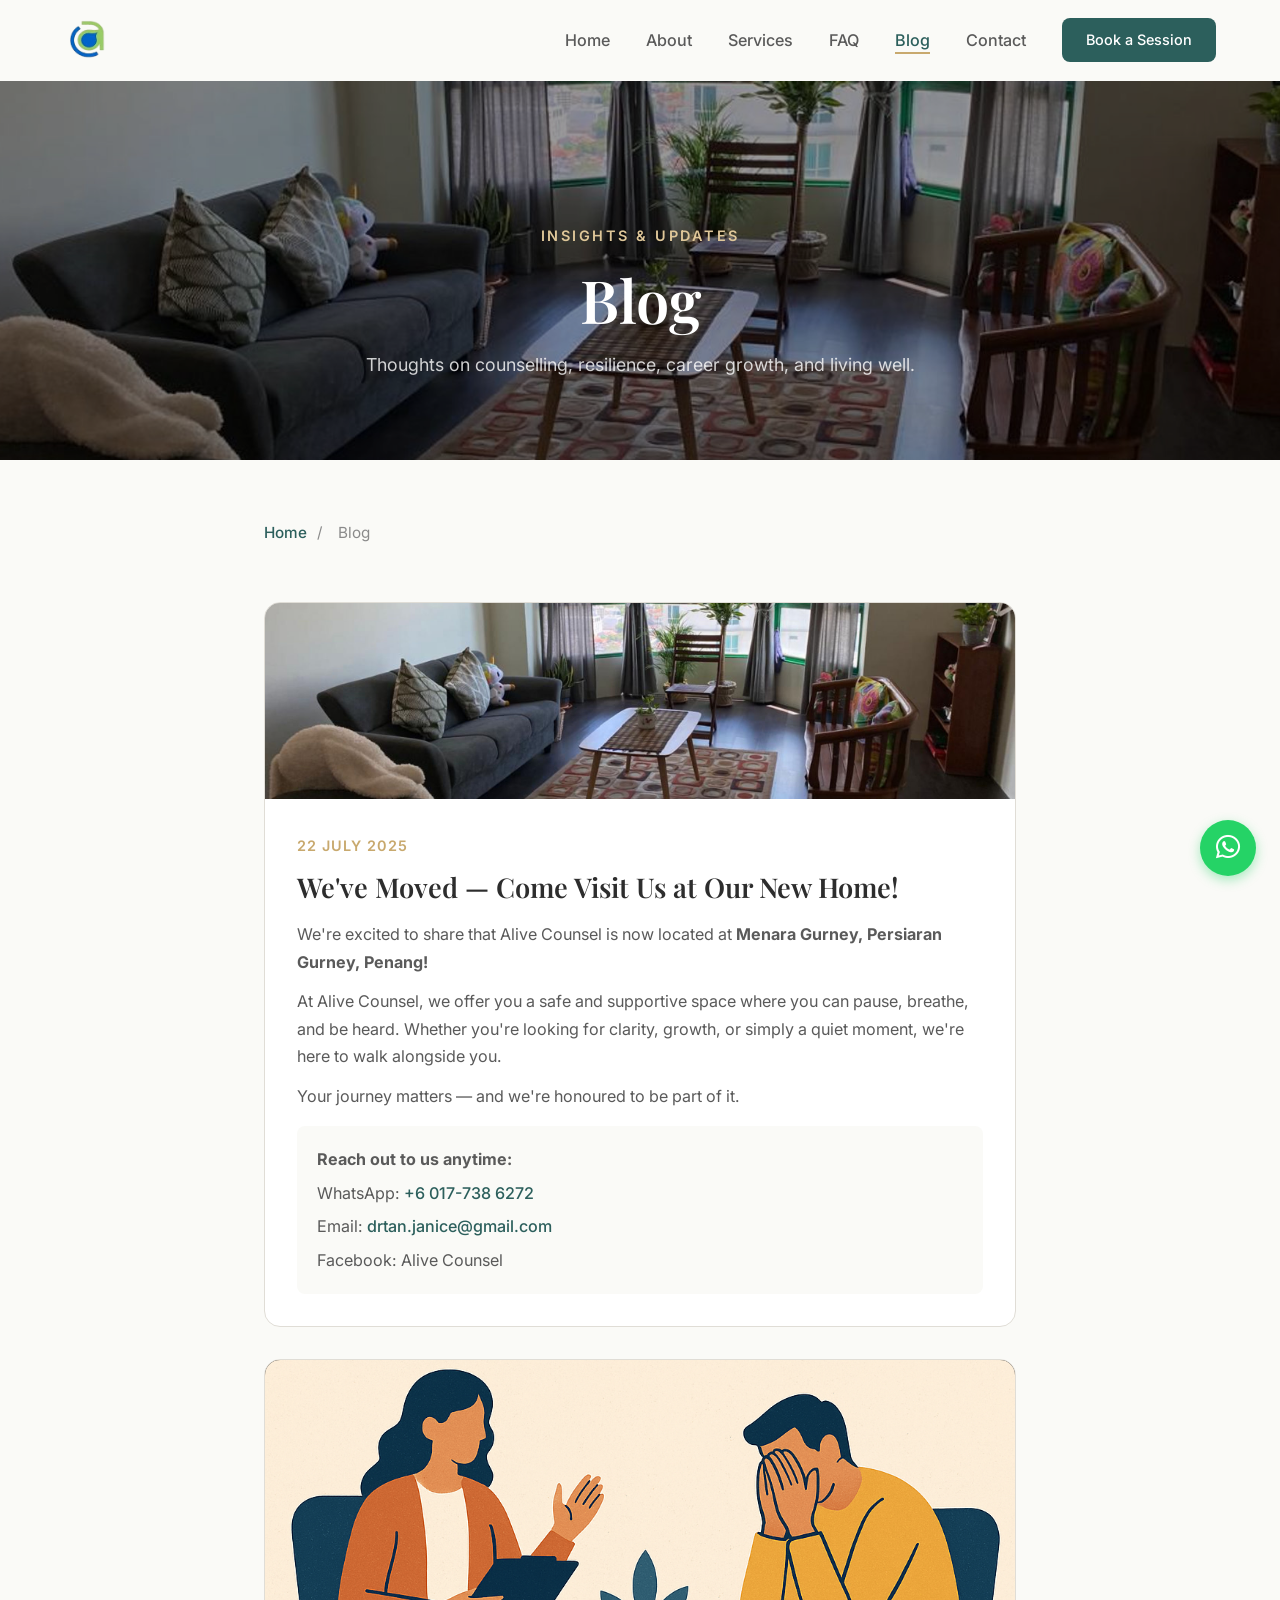
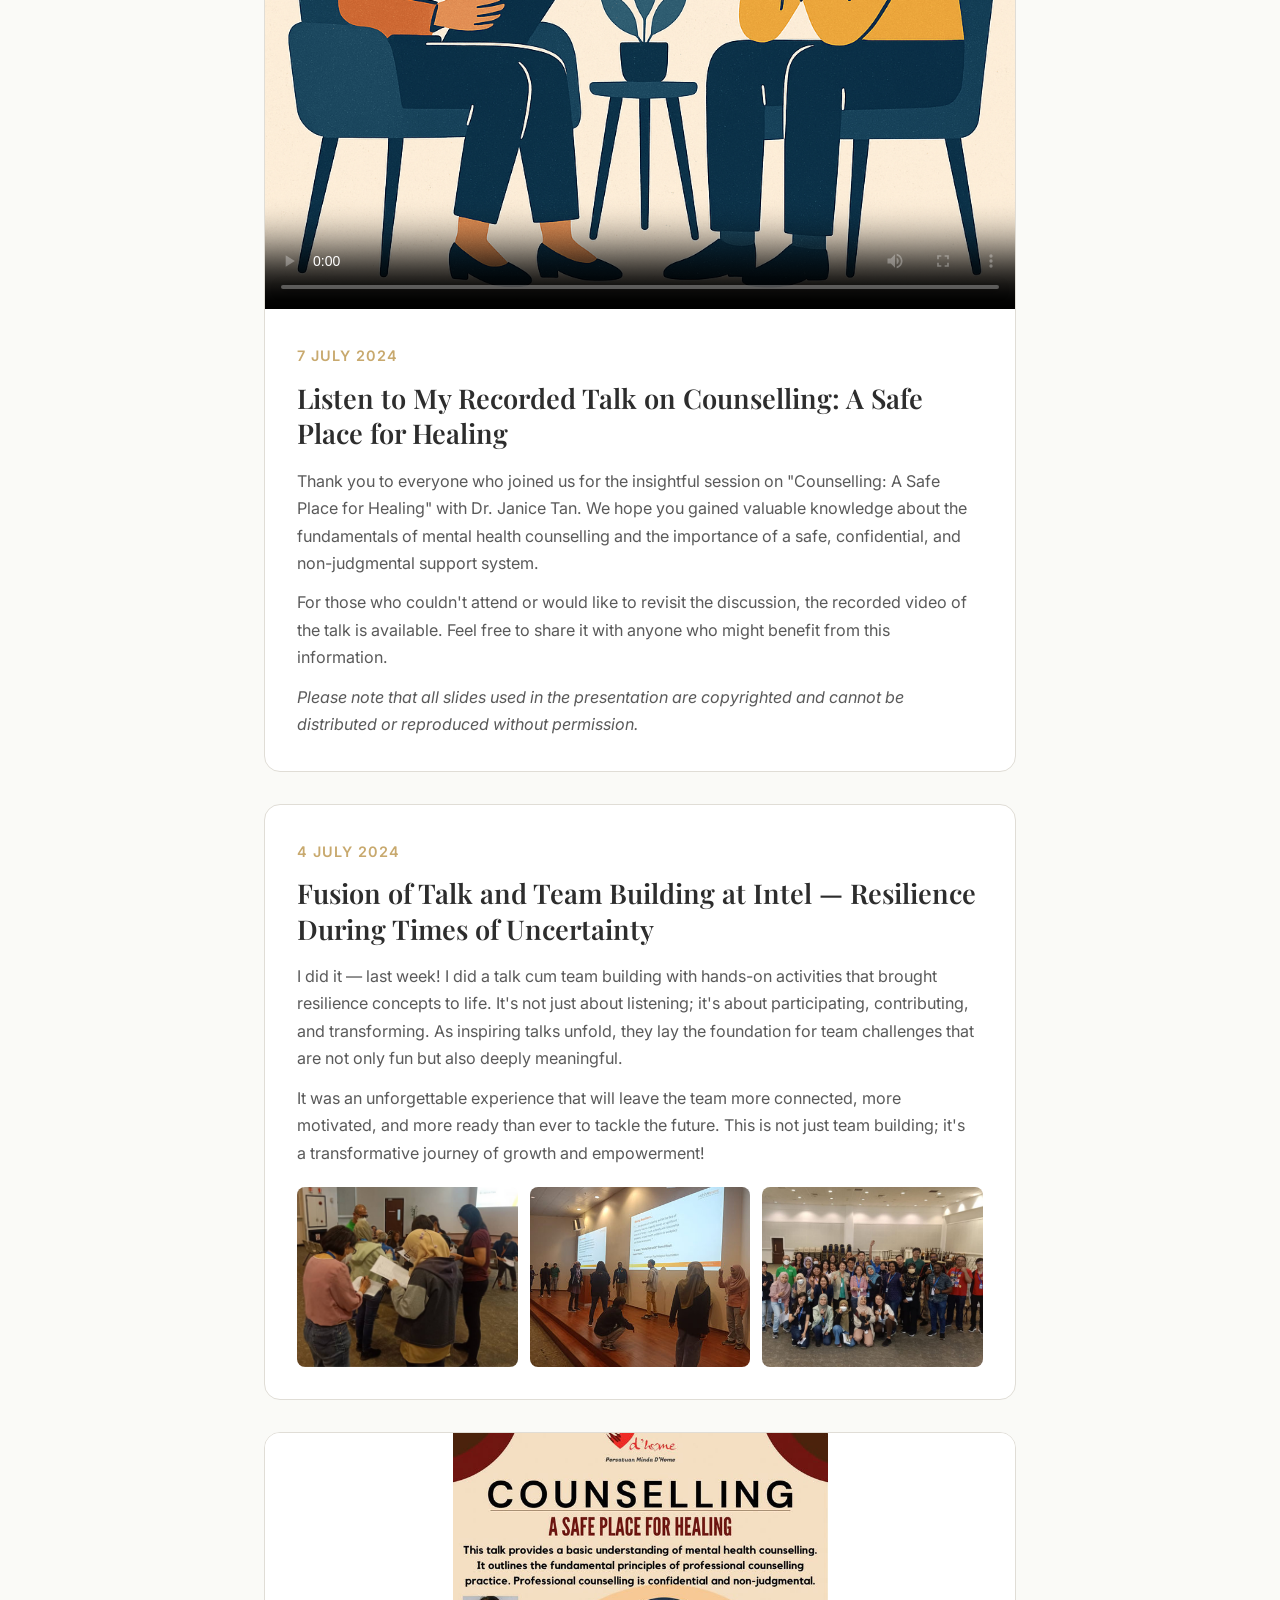
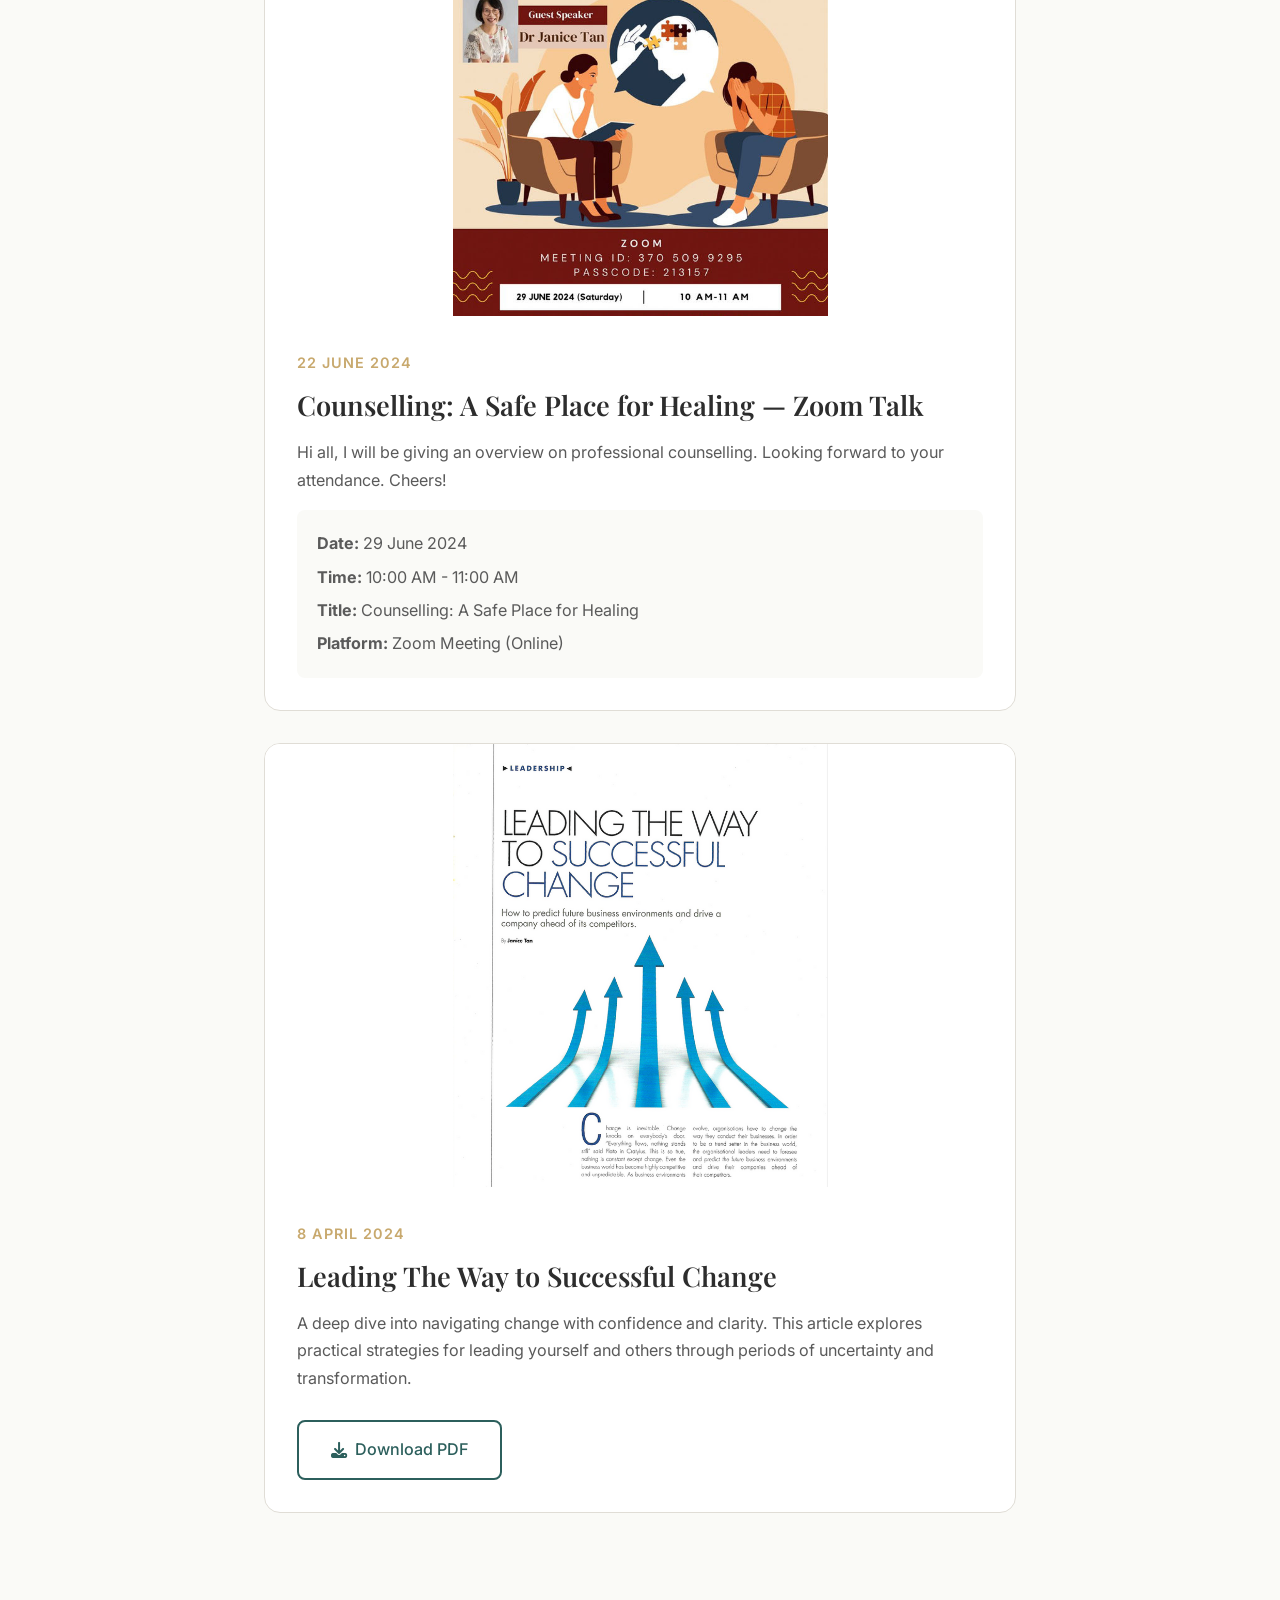
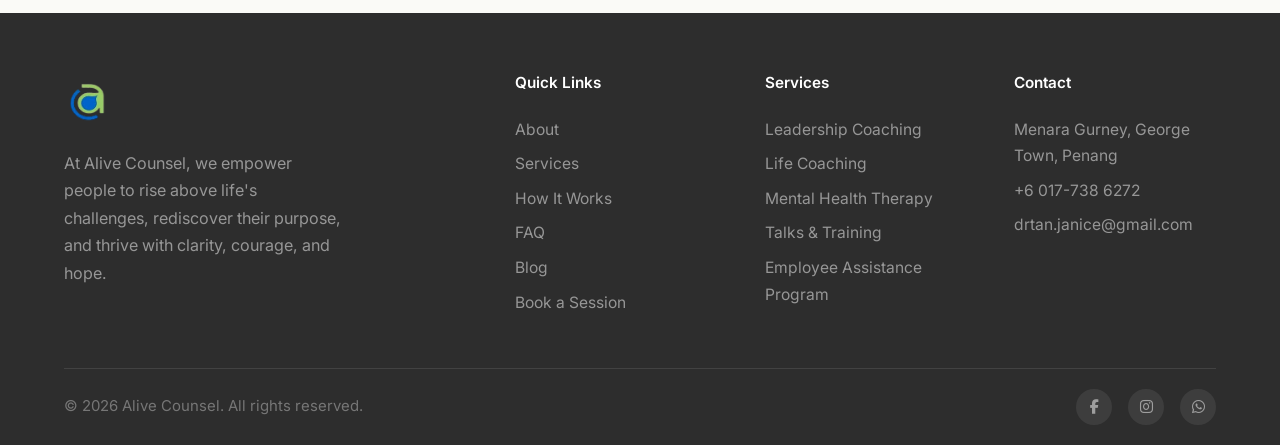
==== commit 962706c6: "fix: add favicon.ico for broader browser tab icon support Co-Authored-By: Claude Opus 4.6 <noreply@a" ====
--- a/blog.html
+++ b/blog.html
@@ -58,6 +58,7 @@
   <link rel="stylesheet" href="https://cdnjs.cloudflare.com/ajax/libs/font-awesome/6.5.1/css/all.min.css">
 
   <!-- Favicon -->
+  <link rel="icon" href="favicon.ico" sizes="any">
   <link rel="icon" type="image/png" sizes="32x32" href="favicon-32x32.png">
   <link rel="apple-touch-icon" sizes="180x180" href="apple-touch-icon.png">
 </head>
